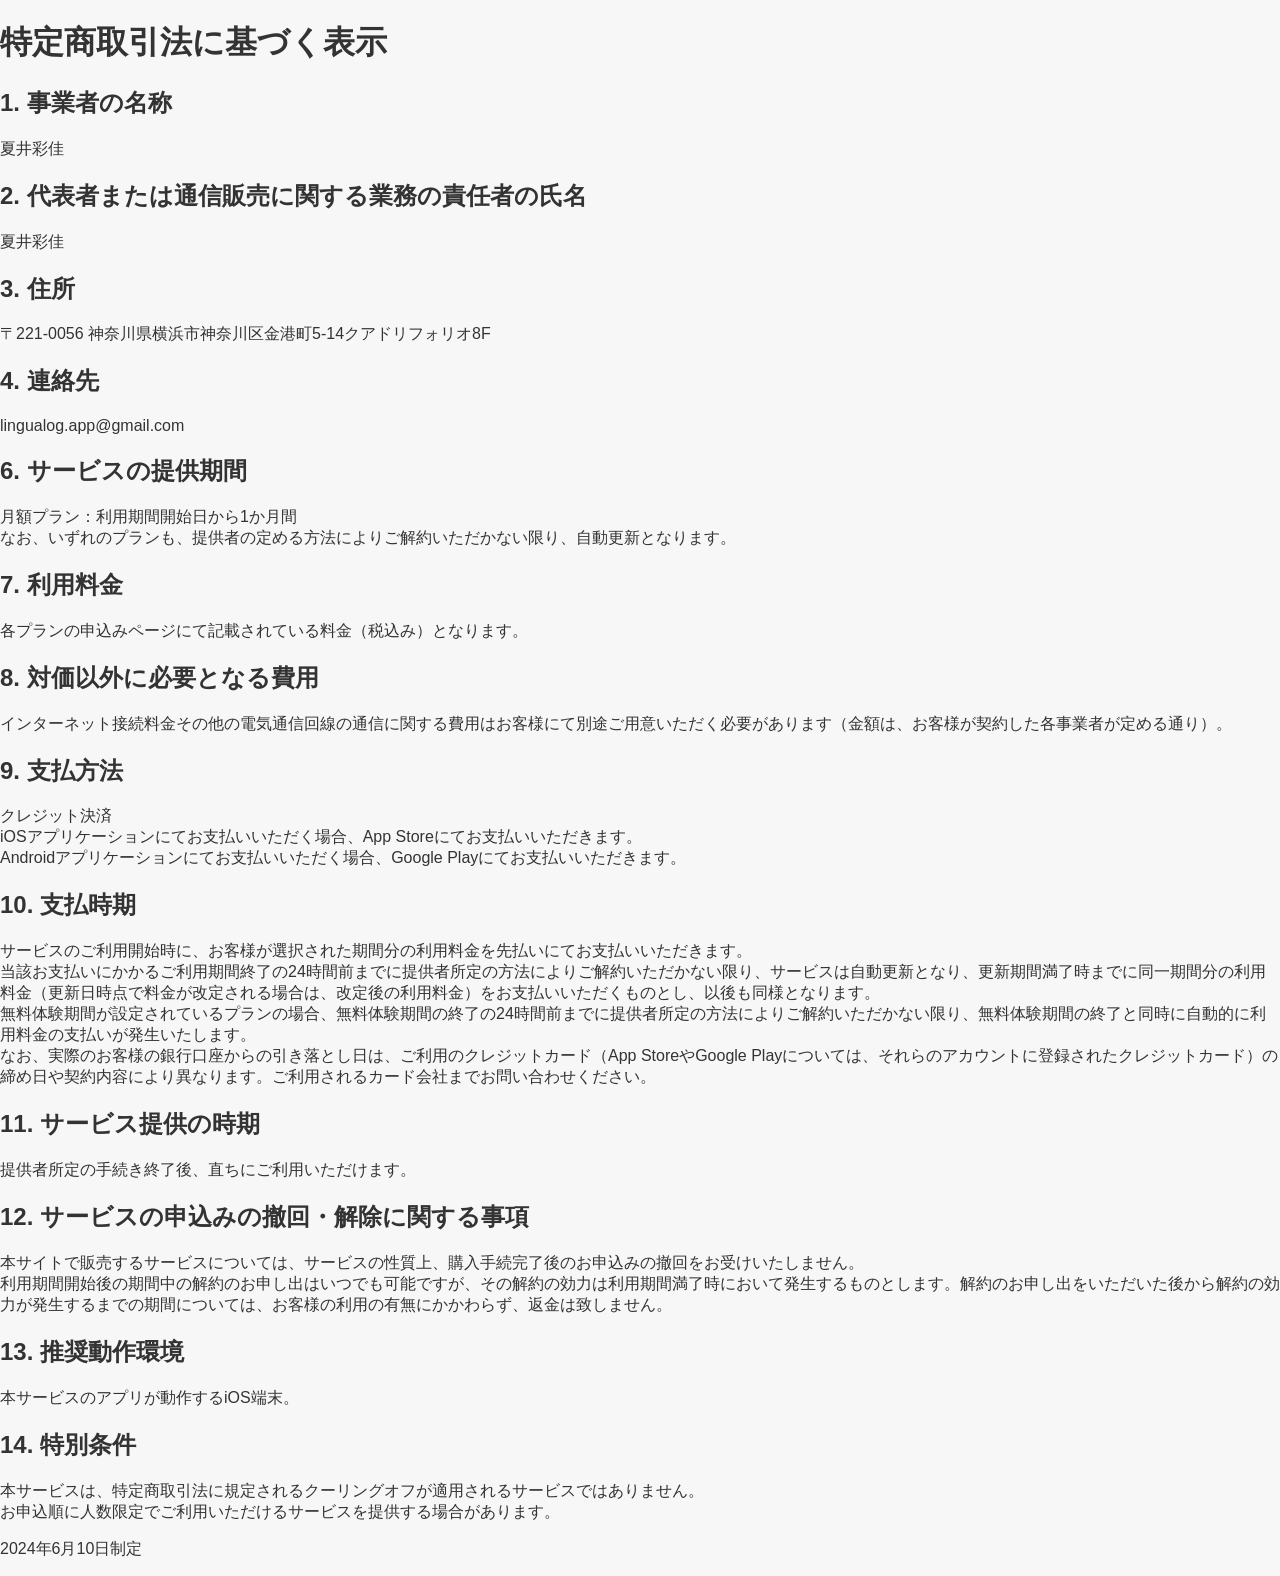
==== public/commerce.html @ be58daed "initial commit" ====
<!DOCTYPE html>
<html lang="ja">
<head>
    <meta charset="UTF-8">
    <meta name="viewport" content="width=device-width, initial-scale=1.0">
    <title>特定商取引法に基づく表示</title>
    <link rel="stylesheet" href="styles.css">
</head>
<body>
    <h1>特定商取引法に基づく表示</h1>

    <h2>1. 事業者の名称</h2>
    <p>夏井彩佳</p>

    <h2>2. 代表者または通信販売に関する業務の責任者の氏名</h2>
    <p>夏井彩佳</p>

    <h2>3. 住所</h2>
    <p>〒221-0056 神奈川県横浜市神奈川区金港町5-14クアドリフォリオ8F</p>

    <h2>4. 連絡先</h2>
    <p>lingualog.app@gmail.com</p>

    <h2>6. サービスの提供期間</h2>
    <p>月額プラン：利用期間開始日から1か月間<br>
    なお、いずれのプランも、提供者の定める方法によりご解約いただかない限り、自動更新となります。</p>

    <h2>7. 利用料金</h2>
    <p>各プランの申込みページにて記載されている料金（税込み）となります。</p>

    <h2>8. 対価以外に必要となる費用</h2>
    <p>インターネット接続料金その他の電気通信回線の通信に関する費用はお客様にて別途ご用意いただく必要があります（金額は、お客様が契約した各事業者が定める通り）。</p>

    <h2>9. 支払方法</h2>
    <p>クレジット決済<br>
    iOSアプリケーションにてお支払いいただく場合、App Storeにてお支払いいただきます。<br>
    Androidアプリケーションにてお支払いいただく場合、Google Playにてお支払いいただきます。</p>

    <h2>10. 支払時期</h2>
    <p>サービスのご利用開始時に、お客様が選択された期間分の利用料金を先払いにてお支払いいただきます。<br>
    当該お支払いにかかるご利用期間終了の24時間前までに提供者所定の方法によりご解約いただかない限り、サービスは自動更新となり、更新期間満了時までに同一期間分の利用料金（更新日時点で料金が改定される場合は、改定後の利用料金）をお支払いいただくものとし、以後も同様となります。<br>
    無料体験期間が設定されているプランの場合、無料体験期間の終了の24時間前までに提供者所定の方法によりご解約いただかない限り、無料体験期間の終了と同時に自動的に利用料金の支払いが発生いたします。<br>
    なお、実際のお客様の銀行口座からの引き落とし日は、ご利用のクレジットカード（App StoreやGoogle Playについては、それらのアカウントに登録されたクレジットカード）の締め日や契約内容により異なります。ご利用されるカード会社までお問い合わせください。</p>

    <h2>11. サービス提供の時期</h2>
    <p>提供者所定の手続き終了後、直ちにご利用いただけます。</p>

    <h2>12. サービスの申込みの撤回・解除に関する事項</h2>
    <p>本サイトで販売するサービスについては、サービスの性質上、購入手続完了後のお申込みの撤回をお受けいたしません。<br>
    利用期間開始後の期間中の解約のお申し出はいつでも可能ですが、その解約の効力は利用期間満了時において発生するものとします。解約のお申し出をいただいた後から解約の効力が発生するまでの期間については、お客様の利用の有無にかかわらず、返金は致しません。</p>

    <h2>13. 推奨動作環境</h2>
    <p>本サービスのアプリが動作するiOS端末。</p>

    <h2>14. 特別条件</h2>
    <p>本サービスは、特定商取引法に規定されるクーリングオフが適用されるサービスではありません。<br>
    お申込順に人数限定でご利用いただけるサービスを提供する場合があります。</p>

    <p>2024年6月10日制定</p>
</body>
</html>
---- public/styles.css ----
/* styles.css */

body {
    font-family: 'Roboto', sans-serif;
    margin: 0;
    padding: 0;
    box-sizing: border-box;
    background-color: #f7f7f7;
    color: #333;
}

header {
    background: #fff;
    box-shadow: 0 2px 4px rgba(0, 0, 0, 0.1);
    padding: 10px 0;
}

header .container {
    display: flex;
    justify-content: space-between;
    align-items: center;
    max-width: 1200px;
    margin: 0 auto;
    padding: 0 20px;
}

header h1 {
    margin: 0;
    font-size: 24px;
    font-weight: 700;
    color: #4a4a4a;
}

header nav ul {
    list-style: none;
    display: flex;
    gap: 20px;
    margin: 0;
    padding: 0;
}

header nav ul li {
    margin: 0;
}

header nav ul li a {
    color: #4a4a4a;
    text-decoration: none;
    font-weight: 500;
}

.hero {
    background: url('hero-background.jpg') no-repeat center center/cover;
    color: #fff;
    text-align: center;
    padding: 100px 20px;
    position: relative;
}

.hero::before {
    content: '';
    position: absolute;
    top: 0;
    left: 0;
    width: 100%;
    height: 100%;
    background-color: rgba(0, 0, 0, 0.4); /* 半透明の黒いオーバーレイ */
    z-index: 1;
}

.hero .container {
    position: relative;
    z-index: 2;
}

.hero h2 {
    font-size: 36px;
    margin-bottom: 20px;
    color: #fff;
}

.hero p {
    font-size: 18px;
    margin-bottom: 30px;
    color: #fff;
}

.hero .btn-primary {
    background: #4a90e2;
    color: #fff;
    padding: 10px 20px;
    text-decoration: none;
    border-radius: 5px;
    font-size: 18px;
    transition: background 0.3s;
}

.hero .btn-primary:hover {
    background: #357ab8;
}

.features {
    background: #fff;
    padding: 50px 20px;
    box-shadow: 0 2px 4px rgba(0, 0, 0, 0.1);
}

.features .container {
    max-width: 1200px;
    margin: 0 auto;
}

.features h2 {
    text-align: center;
    font-size: 32px;
    margin-bottom: 40px;
    color: #4a4a4a;
}

.features .feature-list {
    display: flex;
    justify-content: space-between;
    flex-wrap: wrap;
    gap: 20px;
}

.features .feature {
    background: #f7f7f7;
    padding: 20px;
    border-radius: 5px;
    flex: 1;
    min-width: 250px;
    transition: box-shadow 0.3s;
}

.features .feature:hover {
    box-shadow: 0 4px 8px rgba(0, 0, 0, 0.1);
}

.features .feature h3 {
    font-size: 24px;
    margin-bottom: 10px;
    color: #333;
}

.features .feature p {
    font-size: 16px;
    color: #666;
}

.contact {
    background: #fff;
    padding: 50px 20px;
    text-align: center;
    box-shadow: 0 2px 4px rgba(0, 0, 0, 0.1);
}

.contact .container {
    max-width: 800px;
    margin: 0 auto;
}

.contact h2 {
    font-size: 32px;
    margin-bottom: 20px;
    color: #4a4a4a;
}

.contact p {
    font-size: 18px;
    color: #666;
}

footer {
    background: #f7f7f7;
    color: #aaa;
    padding: 10px 0;
    text-align: center;
}

footer .container {
    max-width: 1200px;
    margin: 0 auto;
}
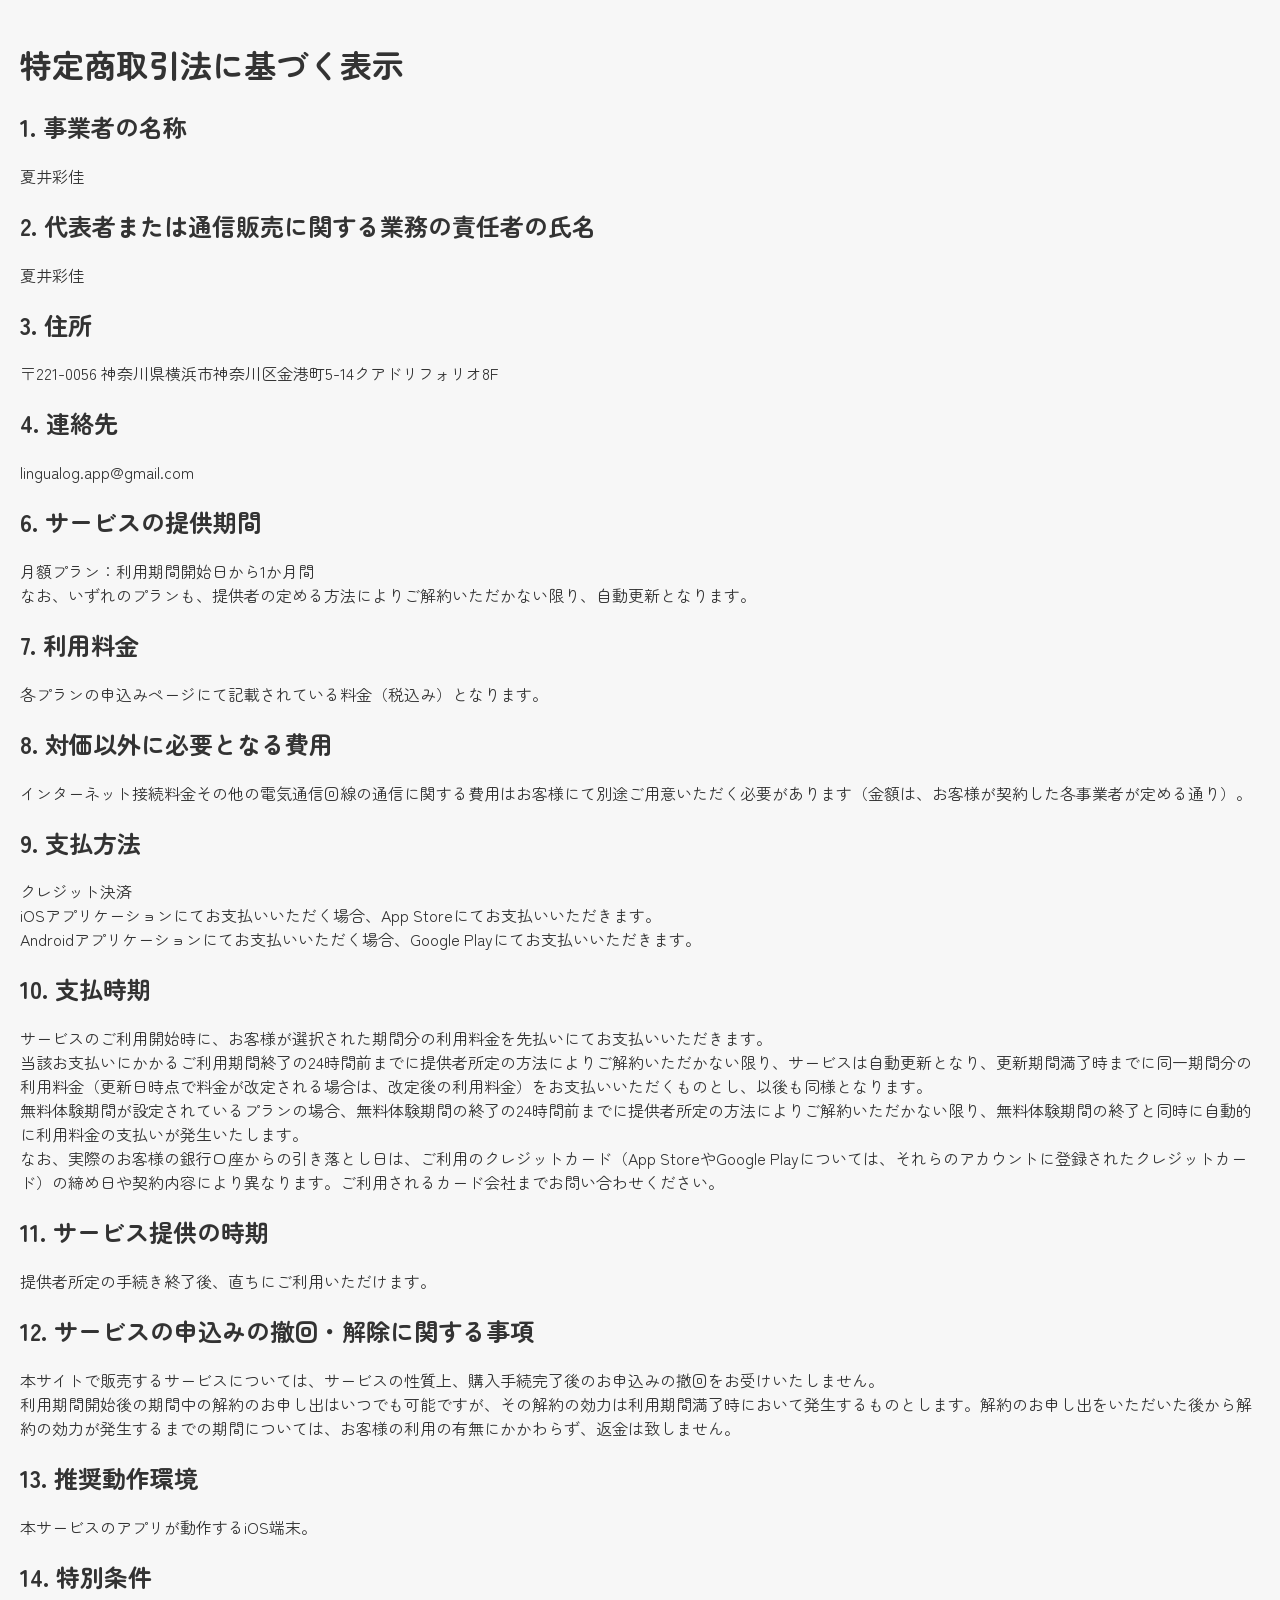
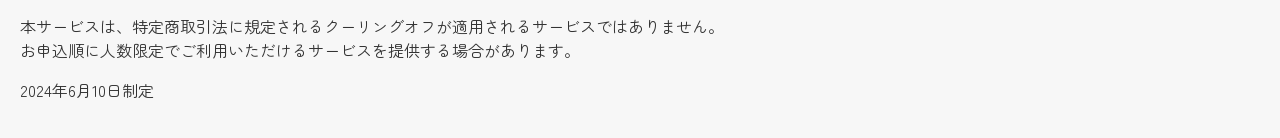
==== commit dae60045: "fix css and font" ====
--- a/public/commerce.html
+++ b/public/commerce.html
@@ -5,6 +5,10 @@
     <meta name="viewport" content="width=device-width, initial-scale=1.0">
     <title>特定商取引法に基づく表示</title>
     <link rel="stylesheet" href="styles.css">
+    <link href="https://fonts.googleapis.com/css2?family=Zen+Maru+Gothic:wght@350;400&display=swap" rel="stylesheet">
+    <link rel="icon" href="favicon.png" type="image/x-icon">
+    <link rel="shortcut icon" href="favicon.png" type="image/x-icon">
+    <link rel="apple-touch-icon" href="apple-touch-icon.png"></head>
 </head>
 <body>
     <h1>特定商取引法に基づく表示</h1>
--- a/public/styles.css
+++ b/public/styles.css
@@ -1,9 +1,9 @@
 /* styles.css */
 
 body {
-    font-family: 'Roboto', sans-serif;
-    margin: 0;
-    padding: 0;
+    font-family: 'Zen Maru Gothic', sans-serif;
+    margin: 0;
+    padding: 20px;
     box-sizing: border-box;
     background-color: #f7f7f7;
     color: #333;
@@ -24,10 +24,15 @@
     padding: 0 20px;
 }
 
+header .logo {
+    max-height: 50px;
+    margin-right: 20px;
+}
+
 header h1 {
     margin: 0;
     font-size: 24px;
-    font-weight: 700;
+    /* font-weight: 700; */
     color: #4a4a4a;
 }
 
@@ -46,11 +51,16 @@
 header nav ul li a {
     color: #4a4a4a;
     text-decoration: none;
-    font-weight: 500;
+    /* font-weight: 500; */
+}
+
+header nav ul li a:visited {
+    color: #4a4a4a; /* タップ済みリンクの色 */
 }
 
 .hero {
-    background: url('hero-background.jpg') no-repeat center center/cover;
+ /*    background: #1A38A6; 希望する色に変更 */
+    background: url('hero-background.png') no-repeat top center/cover;
     color: #fff;
     text-align: center;
     padding: 100px 20px;
@@ -86,7 +96,7 @@
 }
 
 .hero .btn-primary {
-    background: #4a90e2;
+    background: #1A38A6;
     color: #fff;
     padding: 10px 20px;
     text-decoration: none;
@@ -96,7 +106,7 @@
 }
 
 .hero .btn-primary:hover {
-    background: #357ab8;
+    background: #4971E7;
 }
 
 .features {
@@ -160,13 +170,22 @@
     margin: 0 auto;
 }
 
+.contact-link {
+    color: #1A38A6; /* 希望する色に変更 */
+    text-decoration: underline;
+}
+
+.contact-link:hover {
+    color: #4971E7; /* ホバー時の色 */
+}
+
 .contact h2 {
     font-size: 32px;
     margin-bottom: 20px;
     color: #4a4a4a;
 }
 
-.contact p {
+contact p {
     font-size: 18px;
     color: #666;
 }
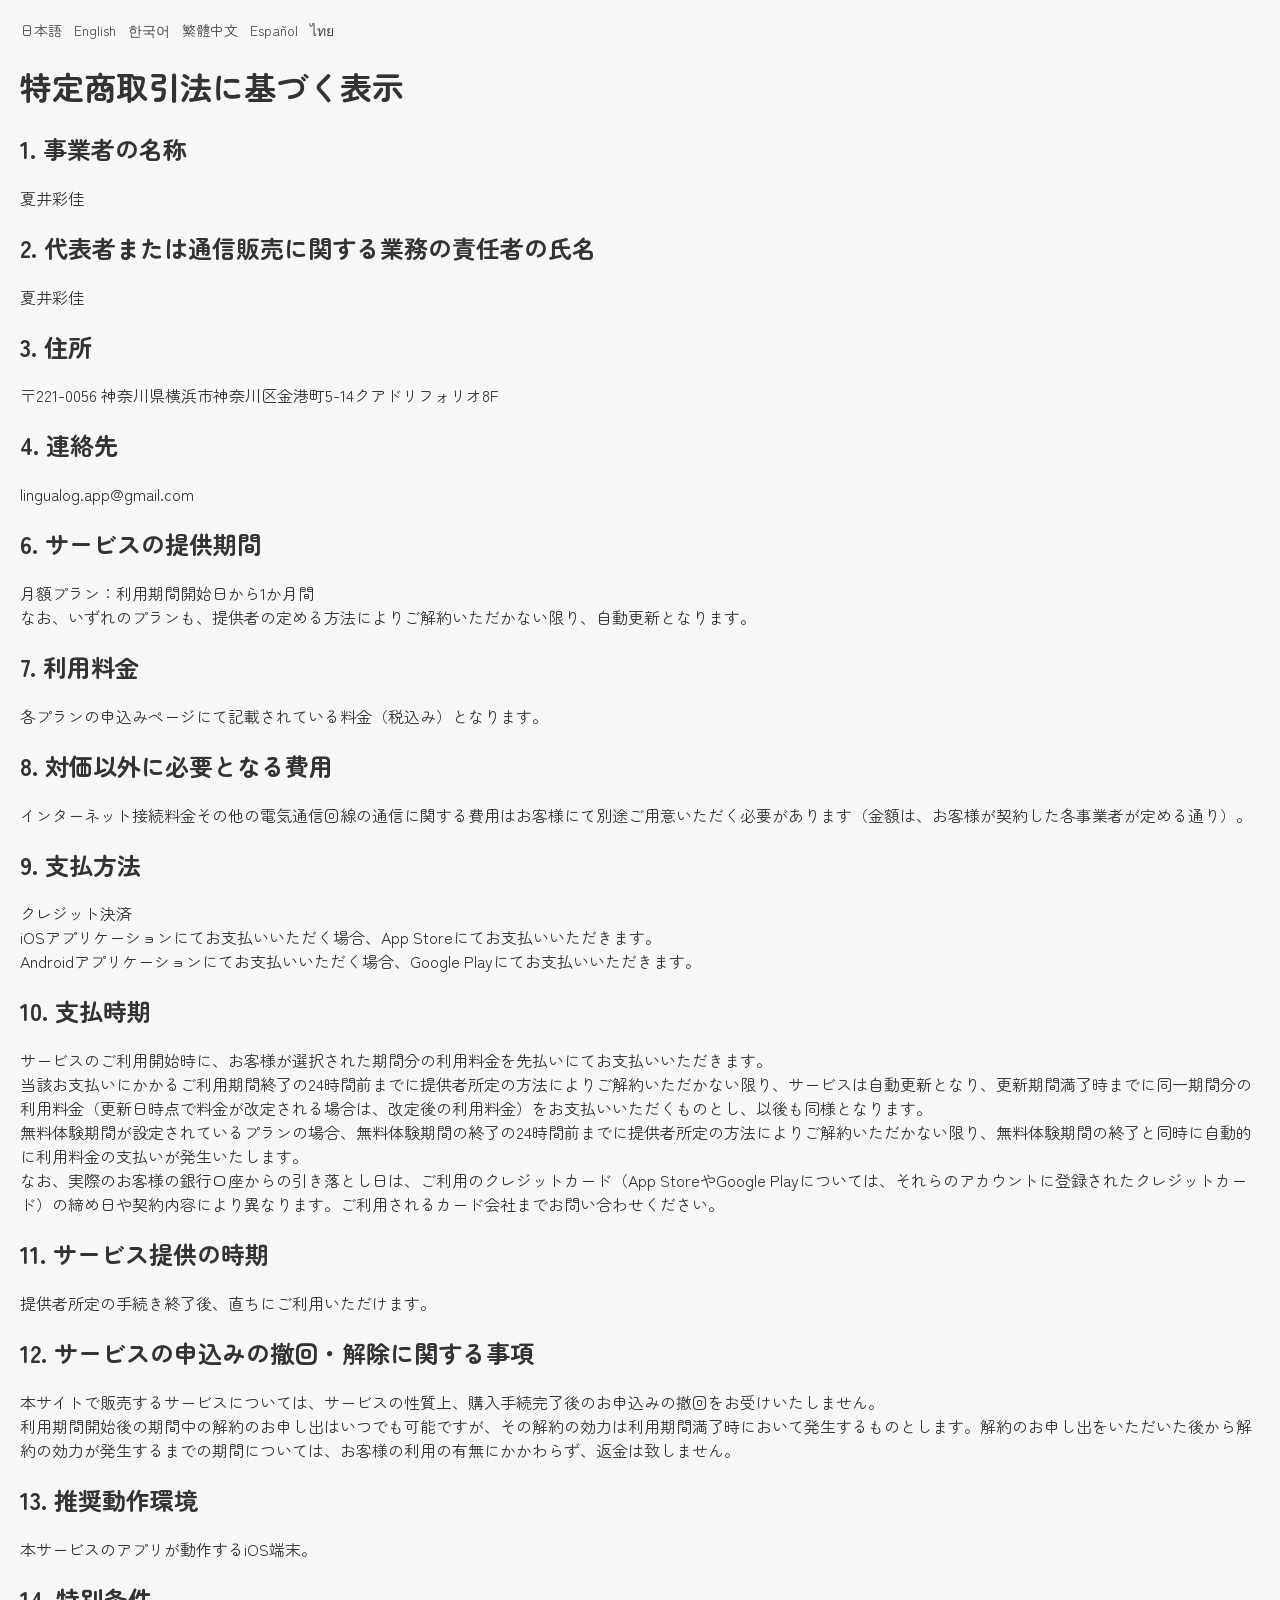
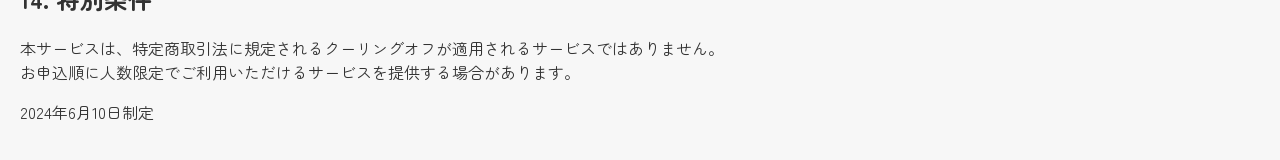
==== commit a98ae304: "feat: 🎸 英語対応を追加" ====
--- a/public/commerce.html
+++ b/public/commerce.html
@@ -11,6 +11,16 @@
     <link rel="apple-touch-icon" href="apple-touch-icon.png"></head>
 </head>
 <body>
+        <nav class="lang-switch">
+        <a href="commerce.html">日本語</a>
+        <a href="en/commerce.html">English</a>
+        <a href="ko/commerce.html">한국어</a>
+        <a href="zh-Hant/commerce.html">繁體中文</a>
+        <a href="es/commerce.html">Español</a>
+        <a href="th/commerce.html">ไทย</a>
+    </nav>
+
+
     <h1>特定商取引法に基づく表示</h1>
 
     <h2>1. 事業者の名称</h2>
--- a/public/styles.css
+++ b/public/styles.css
@@ -21,12 +21,12 @@
     align-items: center;
     max-width: 1200px;
     margin: 0 auto;
-    padding: 0 20px;
+    padding: 10px 20px; /* パディングを微調整 */
 }
 
 header .logo {
-    max-height: 50px;
-    margin-right: 20px;
+    max-height: 24px;
+    width: auto;      /* 幅は自動調整 */
 }
 
 header h1 {
@@ -59,9 +59,9 @@
 }
 
 .hero {
- /*    background: #1A38A6; 希望する色に変更 */
-    background: url('hero-background.png') no-repeat top center/cover;
-    color: #fff;
+    background: #fff;
+    /* background: url('hero-background.png') no-repeat top center/cover; */
+    color: #535353;
     text-align: center;
     padding: 100px 20px;
     position: relative;
@@ -74,7 +74,7 @@
     left: 0;
     width: 100%;
     height: 100%;
-    background-color: rgba(0, 0, 0, 0.4); /* 半透明の黒いオーバーレイ */
+    /* background-color: rgba(0, 0, 0, 0.4); 半透明の黒いオーバーレイ */
     z-index: 1;
 }
 
@@ -86,23 +86,23 @@
 .hero h2 {
     font-size: 36px;
     margin-bottom: 20px;
-    color: #fff;
+    color: #535353;
 }
 
 .hero p {
     font-size: 18px;
     margin-bottom: 30px;
-    color: #fff;
-}
-
-.hero .btn-primary {
-    background: #1A38A6;
-    color: #fff;
-    padding: 10px 20px;
-    text-decoration: none;
-    border-radius: 5px;
-    font-size: 18px;
-    transition: background 0.3s;
+    color: #535353;
+}
+
+.appstore-btn img {
+    width: 150px; /* アイコンのサイズを調整 */
+    height: auto;
+    transition: transform 0.3s;
+}
+
+.appstore-btn:hover img {
+    transform: scale(1.1); /* ホバー時に少し拡大 */
 }
 
 .hero .btn-primary:hover {
@@ -193,7 +193,7 @@
 footer {
     background: #f7f7f7;
     color: #aaa;
-    padding: 10px 0;
+    padding: 20px 0;
     text-align: center;
 }
 
@@ -201,3 +201,34 @@
     max-width: 1200px;
     margin: 0 auto;
 }
+
+.footer-links {
+    margin-bottom: 10px;
+}
+
+.footer-links a {
+    margin: 0 15px;
+    color: #333;
+    text-decoration: none;
+}
+
+.footer-links a:hover {
+    text-decoration: underline;
+}
+
+.lang-switch {
+    display: flex;
+    flex-wrap: wrap;
+    gap: 12px;
+    margin: 0 0 20px;
+    font-size: 14px;
+}
+
+.lang-switch a {
+    color: #4a4a4a;
+    text-decoration: none;
+}
+
+.lang-switch a:visited {
+    color: #4a4a4a;
+}
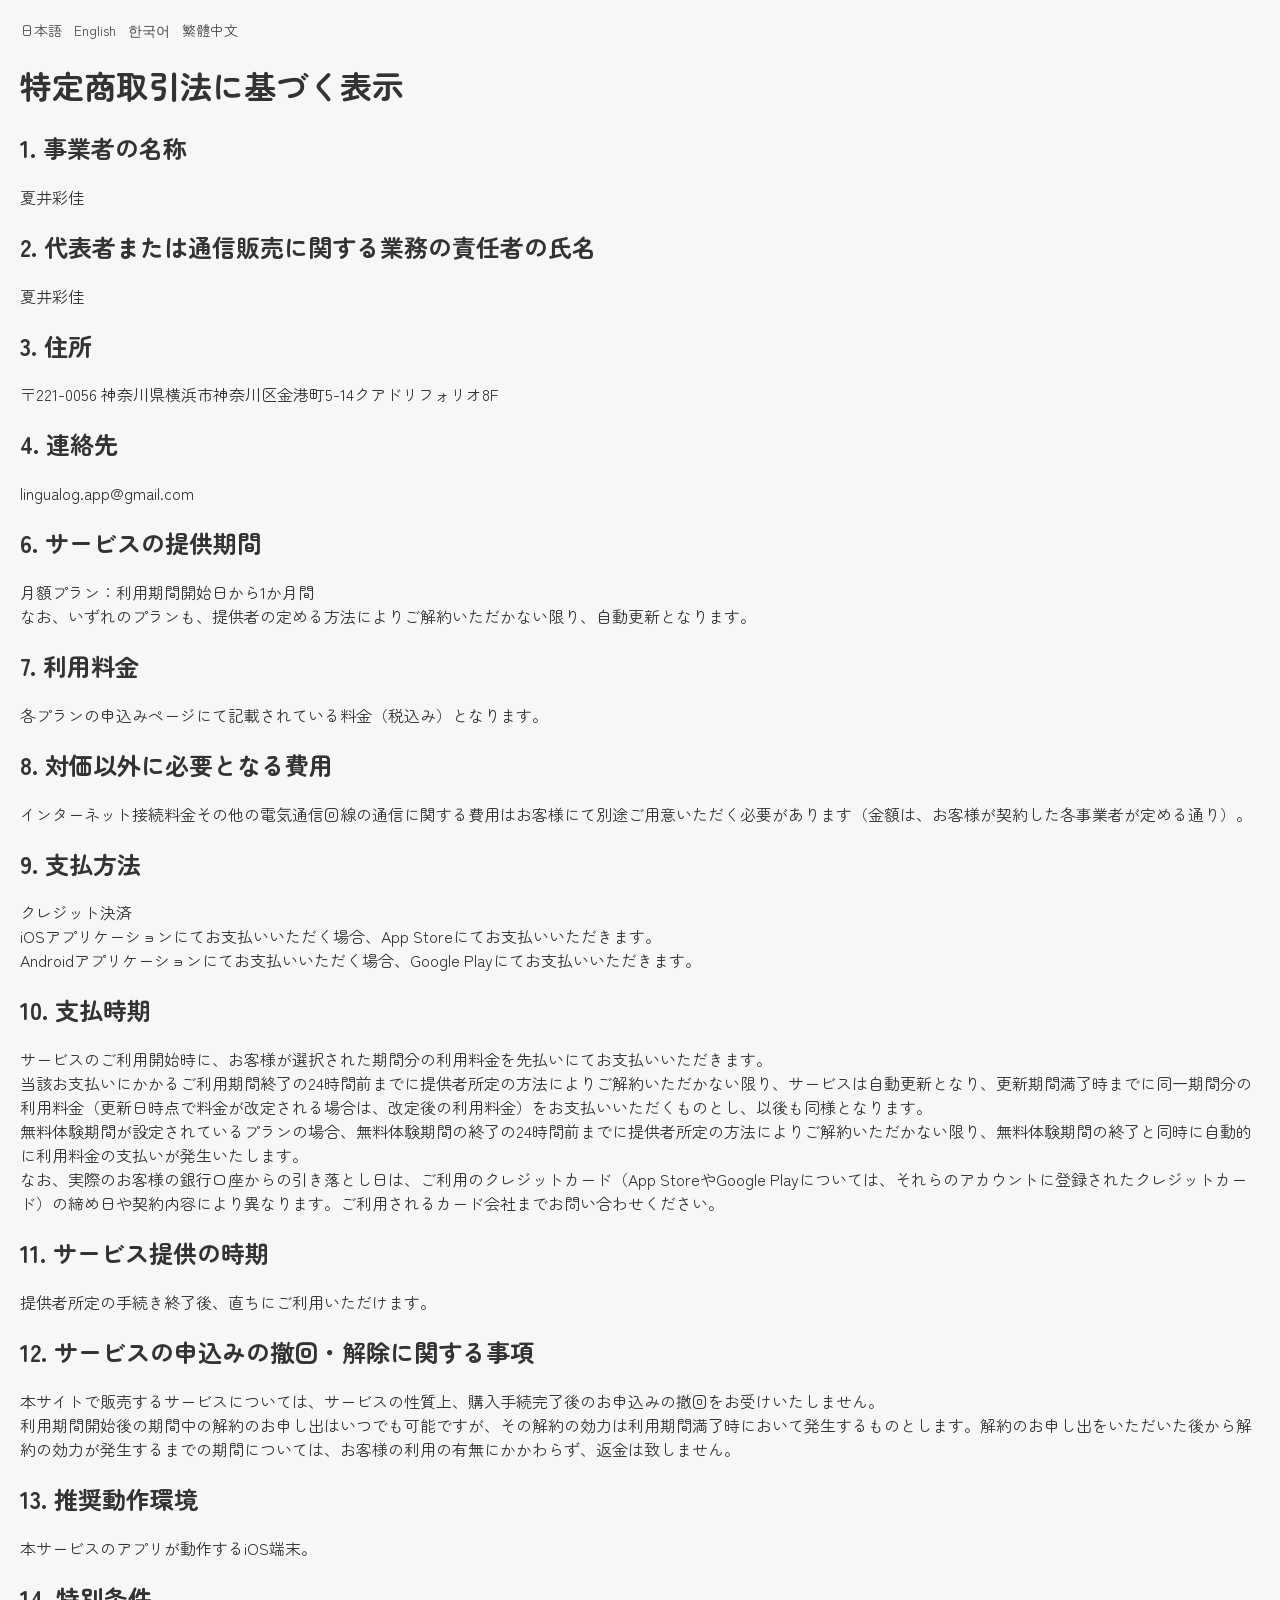
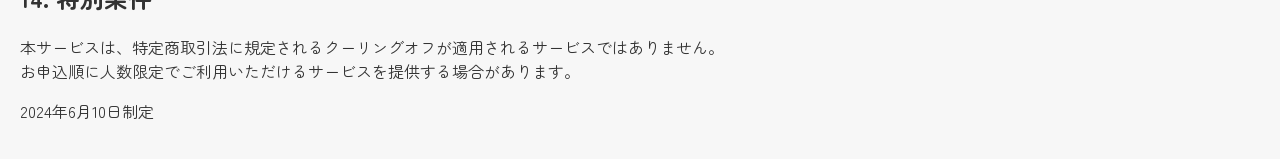
==== commit a211f0ed: "feat: 🎸 ローカライズ" ====
--- a/public/commerce.html
+++ b/public/commerce.html
@@ -16,8 +16,6 @@
         <a href="en/commerce.html">English</a>
         <a href="ko/commerce.html">한국어</a>
         <a href="zh-Hant/commerce.html">繁體中文</a>
-        <a href="es/commerce.html">Español</a>
-        <a href="th/commerce.html">ไทย</a>
     </nav>
 
 
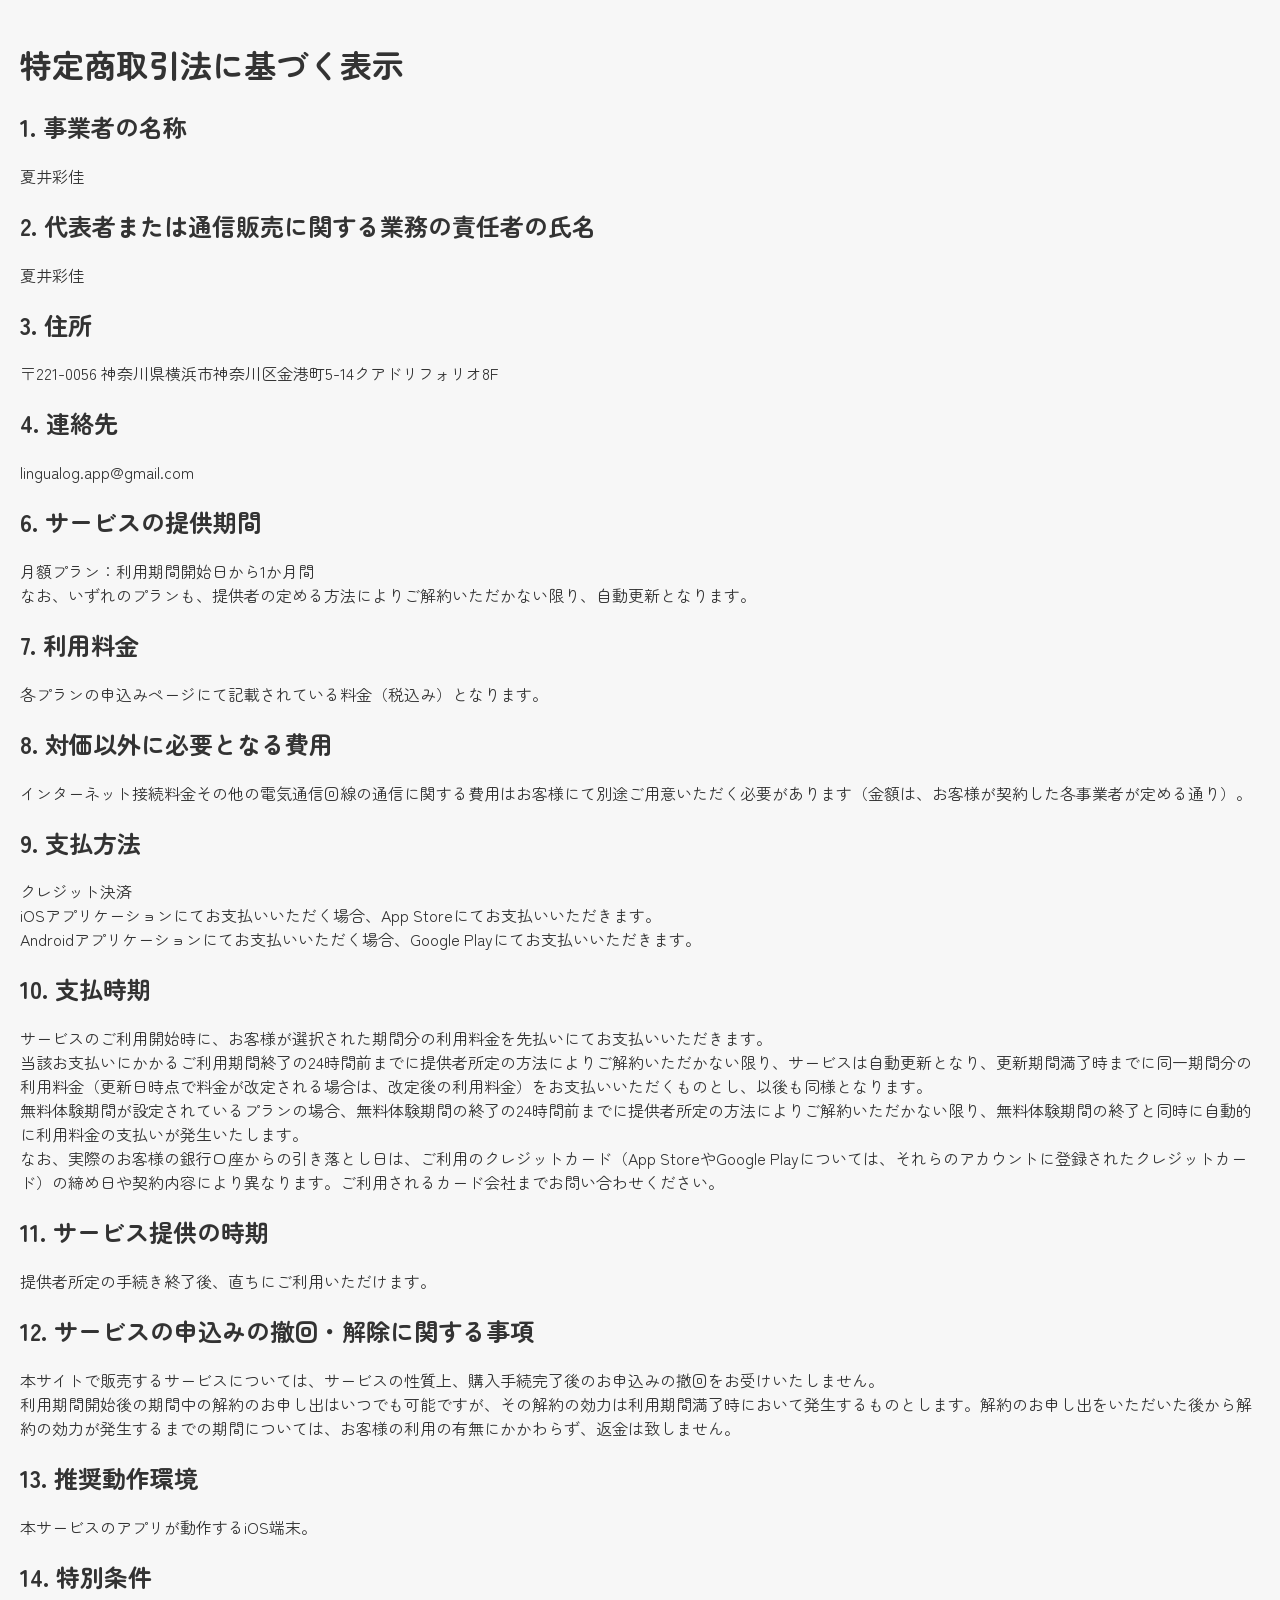
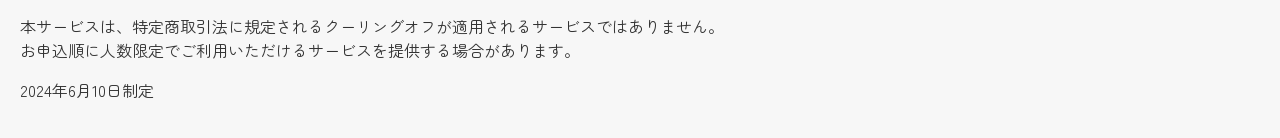
==== commit b4738669: "feat: 🎸 ローカライズ不要なので削除" ====
--- a/public/commerce.html
+++ b/public/commerce.html
@@ -12,10 +12,9 @@
 </head>
 <body>
         <nav class="lang-switch">
-        <a href="commerce.html">日本語</a>
-        <a href="en/commerce.html">English</a>
-        <a href="ko/commerce.html">한국어</a>
-        <a href="zh-Hant/commerce.html">繁體中文</a>
+
+
+
     </nav>
 
 
